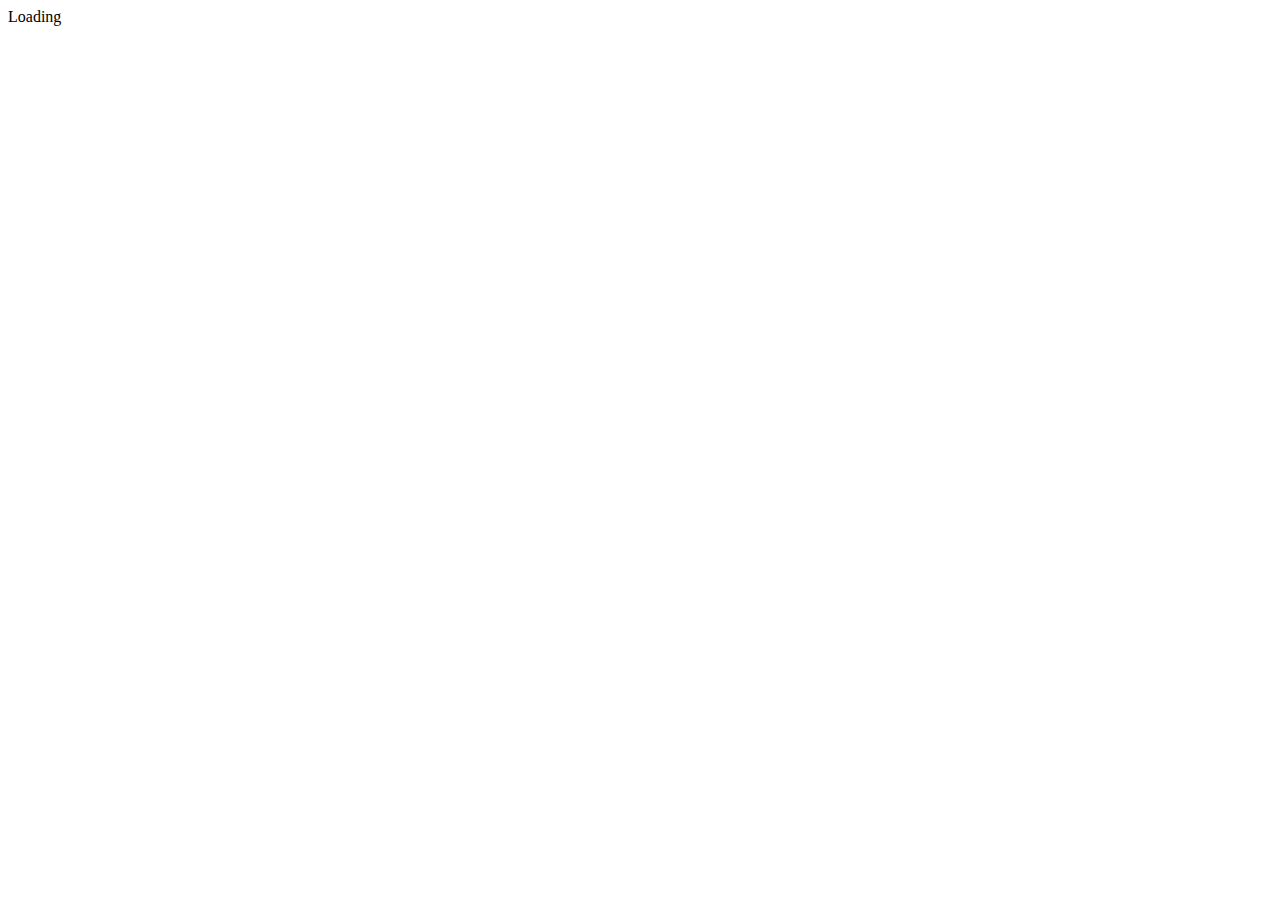
==== docs/index.html @ d743d49b "update gotop docs" ====
<!DOCTYPE html>
<html lang="en">
<head>
  <meta charset="UTF-8">
  <title>gotop</title>
  <meta http-equiv="X-UA-Compatible" content="IE=edge,chrome=1" />
  <meta name="description" content="Description">
  <meta name="viewport" content="width=device-width, user-scalable=no, initial-scale=1.0, maximum-scale=1.0, minimum-scale=1.0">
  <meta name="twitter:card" content="summary_large_image" />
  <meta name="twitter:site" content="@FelixLuginbuhl" />
  <meta name="twitter:creator" content="@FelixLuginbuhl" />
  <meta property="og:url" content="https://felixluginbuhl.com/gotop" />
  <meta property="og:title" content="Scroll Back to Top in Shiny" />
  <meta property="og:description" content="Adding a scroll back to top icon in Shiny and Rmarkdown." />
  <meta property="og:image" content="https://felixluginbuhl.com/_assets/img/gotop_app.png" />
  
  <!-- Theme: Defaults -->
  <link rel="stylesheet" href="https://cdn.jsdelivr.net/npm/docsify-themeable@0/dist/css/theme-defaults.css">
  <link rel="stylesheet" href="//unpkg.com/gitalk/dist/gitalk.css">
  <link rel="stylesheet" href="/_assets/css/theme.css">
  <link rel="stylesheet" href="/_assets/css/prism.css">
  <link rel="stylesheet" href="/_assets/css/font-awesome.min.css">
</head>
<body>
  <div id="app">Loading</div>
  <div id="app"></div>
  <script>
    window.$docsify = {
      executeScript: true,
      search: {
        placeholder: 'Search',
        depth: 3,
      },
      themeable: {
          readyTransition : true, // default
          responsiveTables: true  // default
      },
      ga: 'UA-158089797-1',
      subMaxLevel: 3,
      coverpage: true,
      loadNavbar: true,
      auto2top: true,
      loadSidebar: true,
      homepage: 'home.md',
      name: 'gotop',
      executeScript: true,
      repo: 'https://github.com/lgnbhl/gotop',
      copyCode: {
        buttonText : 'Copy',
        errorText  : 'Error',
        successText: 'Copied'
      },
      'flexible-alerts': {
        style: 'flat'
      },
      tabs: {
        persist    : true,      // default
        sync       : true,      // default
        theme      : 'material', // default
        tabComments: true,      // default
        tabHeadings: true       // default
      }
    }
  </script>
  <script src="//unpkg.com/docsify@4.10.2/lib/docsify.js"></script>
  <script src="//unpkg.com/docsify/lib/plugins/gitalk.min.js"></script>
  <!-- docsify-themeable (latest v0.x.x) -->
  <script src="https://cdn.jsdelivr.net/npm/docsify-themeable@0"></script>
  <script src="//unpkg.com/docsify-copy-code@2"></script>
  <script src="//unpkg.com/docsify/lib/plugins/ga.min.js"></script>
  <script src="//unpkg.com/prismjs/components/prism-r.min.js"></script>
  <script src="//unpkg.com/docsify/lib/plugins/external-script.min.js"></script>
  <script src="//unpkg.com/docsify-plugin-flexible-alerts"></script>
  <script src="//unpkg.com/docsify/lib/plugins/zoom-image.min.js"></script>
  <script src="//cdn.jsdelivr.net/npm/docsify-tabs@1"></script>
  <script src="//unpkg.com/docsify/lib/plugins/search.min.js"></script>
  <script src="//unpkg.com/docsify-pagination/dist/docsify-pagination.min.js"></script>
</body>
</html>
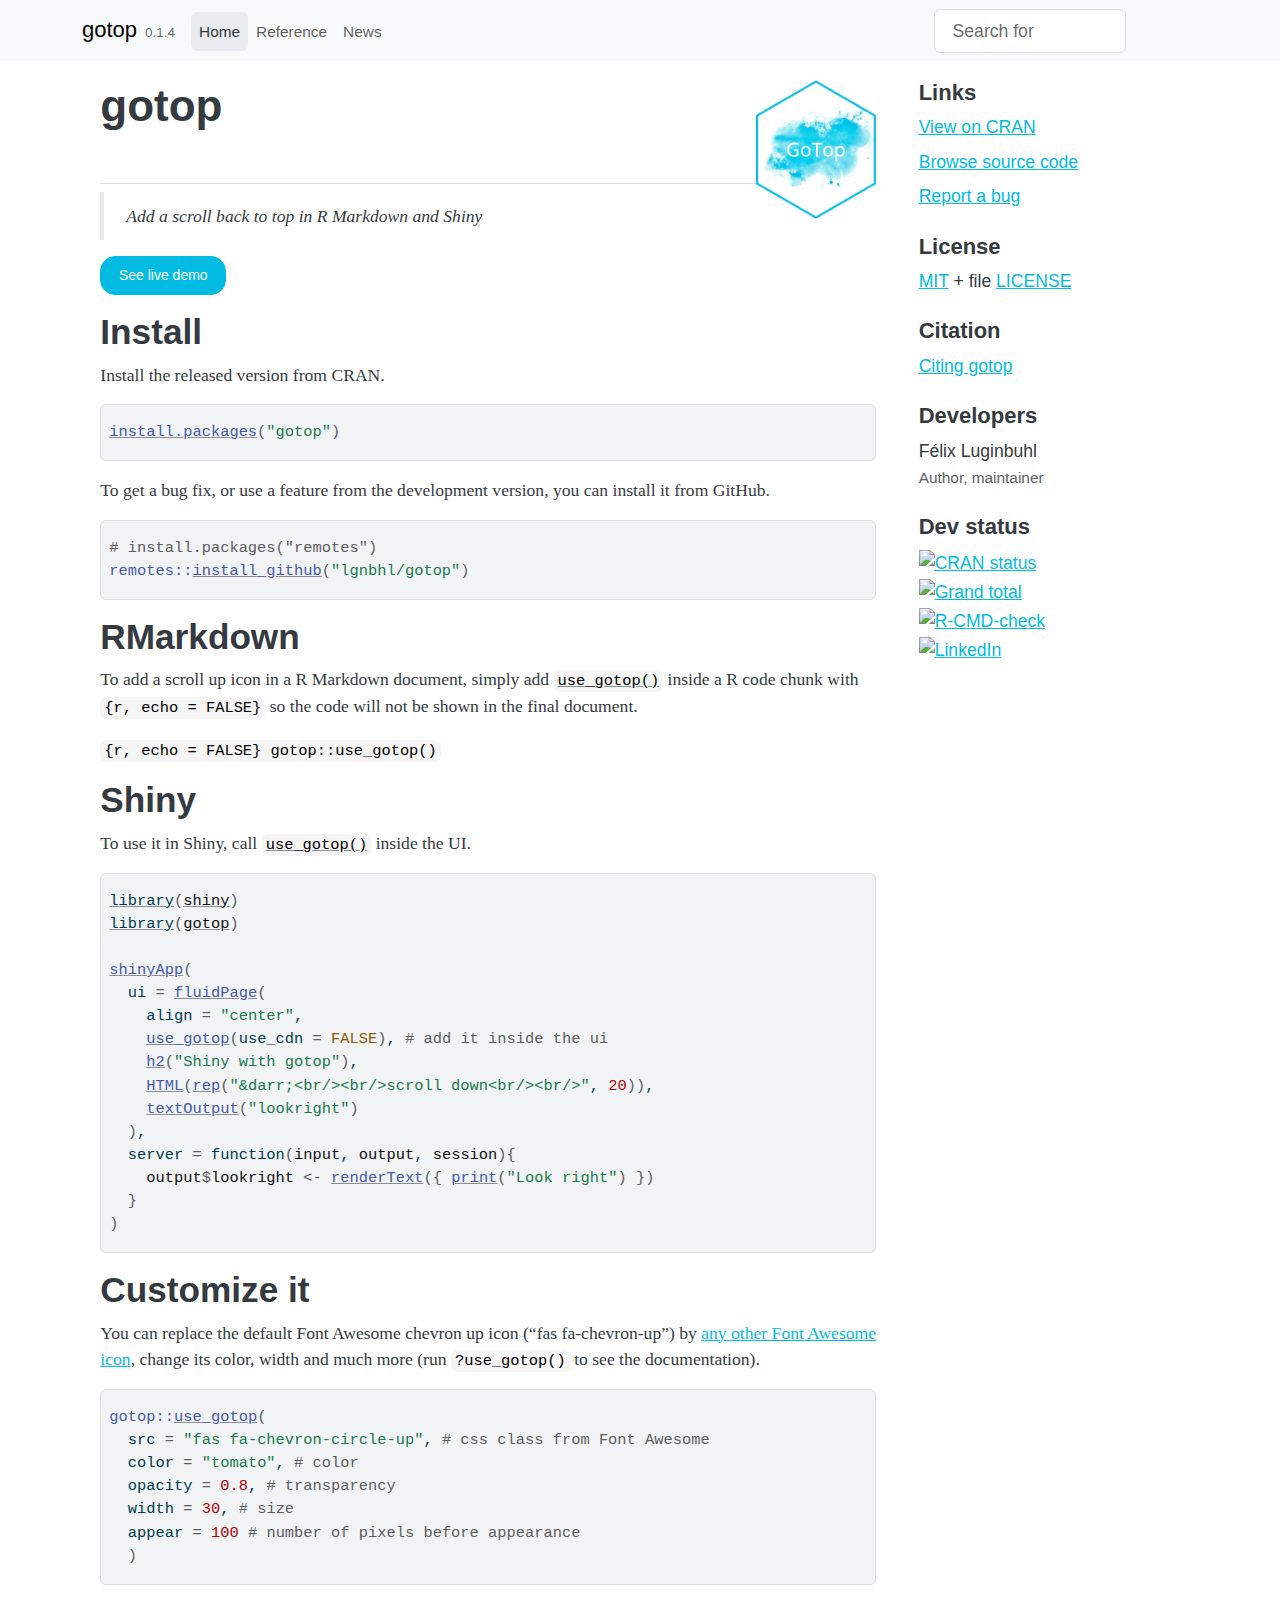
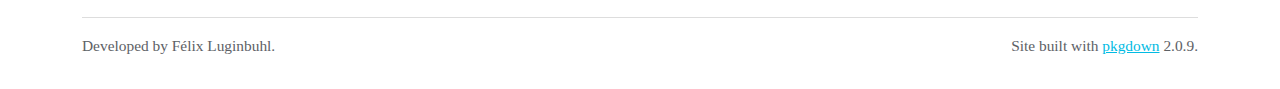
==== commit 39522a90: "update docs" ====
--- a/docs/index.html
+++ b/docs/index.html
@@ -1,79 +1,217 @@
 <!DOCTYPE html>
-<html lang="en">
+<!-- Generated by pkgdown: do not edit by hand --><html lang="en">
 <head>
-  <meta charset="UTF-8">
-  <title>gotop</title>
-  <meta http-equiv="X-UA-Compatible" content="IE=edge,chrome=1" />
-  <meta name="description" content="Description">
-  <meta name="viewport" content="width=device-width, user-scalable=no, initial-scale=1.0, maximum-scale=1.0, minimum-scale=1.0">
-  <meta name="twitter:card" content="summary_large_image" />
-  <meta name="twitter:site" content="@FelixLuginbuhl" />
-  <meta name="twitter:creator" content="@FelixLuginbuhl" />
-  <meta property="og:url" content="https://felixluginbuhl.com/gotop" />
-  <meta property="og:title" content="Scroll Back to Top in Shiny" />
-  <meta property="og:description" content="Adding a scroll back to top icon in Shiny and Rmarkdown." />
-  <meta property="og:image" content="https://felixluginbuhl.com/_assets/img/gotop_app.png" />
-  
-  <!-- Theme: Defaults -->
-  <link rel="stylesheet" href="https://cdn.jsdelivr.net/npm/docsify-themeable@0/dist/css/theme-defaults.css">
-  <link rel="stylesheet" href="//unpkg.com/gitalk/dist/gitalk.css">
-  <link rel="stylesheet" href="/_assets/css/theme.css">
-  <link rel="stylesheet" href="/_assets/css/prism.css">
-  <link rel="stylesheet" href="/_assets/css/font-awesome.min.css">
+<meta http-equiv="Content-Type" content="text/html; charset=UTF-8">
+<meta charset="utf-8">
+<meta http-equiv="X-UA-Compatible" content="IE=edge">
+<meta name="viewport" content="width=device-width, initial-scale=1, shrink-to-fit=no">
+<meta name="description" content="Add a scroll back to top Font Awesome icon &lt;https://fontawesome.com/&gt; in rmarkdown documents and shiny apps thanks to jQuery GoTop &lt;https://scottdorman.blog/jquery-gotop/&gt;.">
+<title>Scroll Back to Top Icon in Shiny and Rmarkdown • gotop</title>
+<!-- favicons --><link rel="icon" type="image/png" sizes="16x16" href="favicon-16x16.png">
+<link rel="icon" type="image/png" sizes="32x32" href="favicon-32x32.png">
+<link rel="apple-touch-icon" type="image/png" sizes="180x180" href="apple-touch-icon.png">
+<link rel="apple-touch-icon" type="image/png" sizes="120x120" href="apple-touch-icon-120x120.png">
+<link rel="apple-touch-icon" type="image/png" sizes="76x76" href="apple-touch-icon-76x76.png">
+<link rel="apple-touch-icon" type="image/png" sizes="60x60" href="apple-touch-icon-60x60.png">
+<script src="deps/jquery-3.6.0/jquery-3.6.0.min.js"></script><meta name="viewport" content="width=device-width, initial-scale=1, shrink-to-fit=no">
+<link href="deps/bootstrap-5.3.1/bootstrap.min.css" rel="stylesheet">
+<script src="deps/bootstrap-5.3.1/bootstrap.bundle.min.js"></script><!-- Font Awesome icons --><link rel="stylesheet" href="https://cdnjs.cloudflare.com/ajax/libs/font-awesome/5.12.1/css/all.min.css" integrity="sha256-mmgLkCYLUQbXn0B1SRqzHar6dCnv9oZFPEC1g1cwlkk=" crossorigin="anonymous">
+<link rel="stylesheet" href="https://cdnjs.cloudflare.com/ajax/libs/font-awesome/5.12.1/css/v4-shims.min.css" integrity="sha256-wZjR52fzng1pJHwx4aV2AO3yyTOXrcDW7jBpJtTwVxw=" crossorigin="anonymous">
+<!-- bootstrap-toc --><script src="https://cdn.jsdelivr.net/gh/afeld/bootstrap-toc@v1.0.1/dist/bootstrap-toc.min.js" integrity="sha256-4veVQbu7//Lk5TSmc7YV48MxtMy98e26cf5MrgZYnwo=" crossorigin="anonymous"></script><!-- headroom.js --><script src="https://cdnjs.cloudflare.com/ajax/libs/headroom/0.11.0/headroom.min.js" integrity="sha256-AsUX4SJE1+yuDu5+mAVzJbuYNPHj/WroHuZ8Ir/CkE0=" crossorigin="anonymous"></script><script src="https://cdnjs.cloudflare.com/ajax/libs/headroom/0.11.0/jQuery.headroom.min.js" integrity="sha256-ZX/yNShbjqsohH1k95liqY9Gd8uOiE1S4vZc+9KQ1K4=" crossorigin="anonymous"></script><!-- clipboard.js --><script src="https://cdnjs.cloudflare.com/ajax/libs/clipboard.js/2.0.11/clipboard.min.js" integrity="sha512-7O5pXpc0oCRrxk8RUfDYFgn0nO1t+jLuIOQdOMRp4APB7uZ4vSjspzp5y6YDtDs4VzUSTbWzBFZ/LKJhnyFOKw==" crossorigin="anonymous" referrerpolicy="no-referrer"></script><!-- search --><script src="https://cdnjs.cloudflare.com/ajax/libs/fuse.js/6.4.6/fuse.js" integrity="sha512-zv6Ywkjyktsohkbp9bb45V6tEMoWhzFzXis+LrMehmJZZSys19Yxf1dopHx7WzIKxr5tK2dVcYmaCk2uqdjF4A==" crossorigin="anonymous"></script><script src="https://cdnjs.cloudflare.com/ajax/libs/autocomplete.js/0.38.0/autocomplete.jquery.min.js" integrity="sha512-GU9ayf+66Xx2TmpxqJpliWbT5PiGYxpaG8rfnBEk1LL8l1KGkRShhngwdXK1UgqhAzWpZHSiYPc09/NwDQIGyg==" crossorigin="anonymous"></script><script src="https://cdnjs.cloudflare.com/ajax/libs/mark.js/8.11.1/mark.min.js" integrity="sha512-5CYOlHXGh6QpOFA/TeTylKLWfB3ftPsde7AnmhuitiTX4K5SqCLBeKro6sPS8ilsz1Q4NRx3v8Ko2IBiszzdww==" crossorigin="anonymous"></script><!-- pkgdown --><script src="pkgdown.js"></script><meta property="og:title" content="Scroll Back to Top Icon in Shiny and Rmarkdown">
+<meta property="og:description" content="Add a scroll back to top Font Awesome icon &lt;https://fontawesome.com/&gt; in rmarkdown documents and shiny apps thanks to jQuery GoTop &lt;https://scottdorman.blog/jquery-gotop/&gt;.">
+<meta property="og:image" content="https://felixluginbuhl.com/gotop/logo.png">
+<!-- mathjax --><script src="https://cdnjs.cloudflare.com/ajax/libs/mathjax/2.7.5/MathJax.js" integrity="sha256-nvJJv9wWKEm88qvoQl9ekL2J+k/RWIsaSScxxlsrv8k=" crossorigin="anonymous"></script><script src="https://cdnjs.cloudflare.com/ajax/libs/mathjax/2.7.5/config/TeX-AMS-MML_HTMLorMML.js" integrity="sha256-84DKXVJXs0/F8OTMzX4UR909+jtl4G7SPypPavF+GfA=" crossorigin="anonymous"></script><!--[if lt IE 9]>
+<script src="https://oss.maxcdn.com/html5shiv/3.7.3/html5shiv.min.js"></script>
+<script src="https://oss.maxcdn.com/respond/1.4.2/respond.min.js"></script>
+<![endif]-->
 </head>
 <body>
-  <div id="app">Loading</div>
-  <div id="app"></div>
-  <script>
-    window.$docsify = {
-      executeScript: true,
-      search: {
-        placeholder: 'Search',
-        depth: 3,
-      },
-      themeable: {
-          readyTransition : true, // default
-          responsiveTables: true  // default
-      },
-      ga: 'UA-158089797-1',
-      subMaxLevel: 3,
-      coverpage: true,
-      loadNavbar: true,
-      auto2top: true,
-      loadSidebar: true,
-      homepage: 'home.md',
-      name: 'gotop',
-      executeScript: true,
-      repo: 'https://github.com/lgnbhl/gotop',
-      copyCode: {
-        buttonText : 'Copy',
-        errorText  : 'Error',
-        successText: 'Copied'
-      },
-      'flexible-alerts': {
-        style: 'flat'
-      },
-      tabs: {
-        persist    : true,      // default
-        sync       : true,      // default
-        theme      : 'material', // default
-        tabComments: true,      // default
-        tabHeadings: true       // default
-      }
-    }
-  </script>
-  <script src="//unpkg.com/docsify@4.10.2/lib/docsify.js"></script>
-  <script src="//unpkg.com/docsify/lib/plugins/gitalk.min.js"></script>
-  <!-- docsify-themeable (latest v0.x.x) -->
-  <script src="https://cdn.jsdelivr.net/npm/docsify-themeable@0"></script>
-  <script src="//unpkg.com/docsify-copy-code@2"></script>
-  <script src="//unpkg.com/docsify/lib/plugins/ga.min.js"></script>
-  <script src="//unpkg.com/prismjs/components/prism-r.min.js"></script>
-  <script src="//unpkg.com/docsify/lib/plugins/external-script.min.js"></script>
-  <script src="//unpkg.com/docsify-plugin-flexible-alerts"></script>
-  <script src="//unpkg.com/docsify/lib/plugins/zoom-image.min.js"></script>
-  <script src="//cdn.jsdelivr.net/npm/docsify-tabs@1"></script>
-  <script src="//unpkg.com/docsify/lib/plugins/search.min.js"></script>
-  <script src="//unpkg.com/docsify-pagination/dist/docsify-pagination.min.js"></script>
-</body>
+    <a href="#main" class="visually-hidden-focusable">Skip to contents</a>
+    
+
+    <nav class="navbar fixed-top navbar-light navbar-expand-lg bg-light" data-bs-theme="light"><div class="container">
+    
+    <a class="navbar-brand me-2" href="index.html">gotop</a>
+
+    <small class="nav-text text-muted me-auto" data-bs-toggle="tooltip" data-bs-placement="bottom" title="">0.1.4</small>
+
+    
+    <button class="navbar-toggler" type="button" data-bs-toggle="collapse" data-bs-target="#navbar" aria-controls="navbar" aria-expanded="false" aria-label="Toggle navigation">
+      <span class="navbar-toggler-icon"></span>
+    </button>
+
+    <div id="navbar" class="collapse navbar-collapse ms-3">
+      <ul class="navbar-nav me-auto">
+<li class="active nav-item">
+  <a class="nav-link" href="index.html">Home</a>
+</li>
+<li class="nav-item">
+  <a class="nav-link" href="reference/index.html">Reference</a>
+</li>
+<li class="nav-item">
+  <a class="nav-link" href="news/index.html">News</a>
+</li>
+      </ul>
+<form class="form-inline my-2 my-lg-0" role="search">
+        <input type="search" class="form-control me-sm-2" aria-label="Toggle navigation" name="search-input" data-search-index="search.json" id="search-input" placeholder="Search for" autocomplete="off">
+</form>
+
+      <ul class="navbar-nav">
+<li class="nav-item">
+  <a class="external-link nav-link" href="https://www.linkedin.com/in/felixluginbuhl">
+    <span class="fa fa-linkedin"></span>
+     
+  </a>
+</li>
+<li class="nav-item">
+  <a class="external-link nav-link" href="https://twitter.com/FelixLuginbuhl">
+    <span class="fa fa-twitter"></span>
+     
+  </a>
+</li>
+<li class="nav-item">
+  <a class="external-link nav-link" href="https://github.com/lgnbhl/gotop">
+    <span class="fa fa-github"></span>
+     
+  </a>
+</li>
+<li class="nav-item">
+  <a class="external-link nav-link" href="http://felixluginbuhl.com">
+    <span class="fa fa-home"></span>
+     
+  </a>
+</li>
+      </ul>
+</div>
+
+    
+  </div>
+</nav><div class="container template-home">
+<div class="row">
+  <main id="main" class="col-md-9">
+<div class="section level1">
+<div class="page-header">
+<img src="logo.png" class="logo" alt=""><h1 id="gotop-">gotop <a class="anchor" aria-label="anchor" href="#gotop-"></a>
+</h1>
+</div>
+<blockquote>
+<p>Add a scroll back to top in R Markdown and Shiny</p>
+</blockquote>
+<p><a href="https://gotop.felixluginbuhl.com" class="external-link btn btn-primary" role="button">See live demo</a></p>
+<div class="section level2">
+<h2 id="install">Install<a class="anchor" aria-label="anchor" href="#install"></a>
+</h2>
+<p>Install the released version from CRAN.</p>
+<div class="sourceCode" id="cb1"><pre class="downlit sourceCode r">
+<code class="sourceCode R"><span><span class="fu"><a href="https://rdrr.io/r/utils/install.packages.html" class="external-link">install.packages</a></span><span class="op">(</span><span class="st">"gotop"</span><span class="op">)</span></span></code></pre></div>
+<p>To get a bug fix, or use a feature from the development version, you can install it from GitHub.</p>
+<div class="sourceCode" id="cb2"><pre class="downlit sourceCode r">
+<code class="sourceCode R"><span><span class="co"># install.packages("remotes")</span></span>
+<span><span class="fu">remotes</span><span class="fu">::</span><span class="fu"><a href="https://remotes.r-lib.org/reference/install_github.html" class="external-link">install_github</a></span><span class="op">(</span><span class="st">"lgnbhl/gotop"</span><span class="op">)</span></span></code></pre></div>
+</div>
+<div class="section level2">
+<h2 id="rmarkdown">RMarkdown<a class="anchor" aria-label="anchor" href="#rmarkdown"></a>
+</h2>
+<p>To add a scroll up icon in a R Markdown document, simply add <code><a href="reference/use_gotop.html">use_gotop()</a></code> inside a R code chunk with <code>{r, echo = FALSE}</code> so the code will not be shown in the final document.</p>
+<p><code>{r, echo = FALSE} gotop::use_gotop()</code></p>
+</div>
+<div class="section level2">
+<h2 id="shiny">Shiny<a class="anchor" aria-label="anchor" href="#shiny"></a>
+</h2>
+<p>To use it in Shiny, call <code><a href="reference/use_gotop.html">use_gotop()</a></code> inside the UI.</p>
+<div class="sourceCode" id="cb3"><pre class="downlit sourceCode r">
+<code class="sourceCode R"><span><span class="kw"><a href="https://rdrr.io/r/base/library.html" class="external-link">library</a></span><span class="op">(</span><span class="va"><a href="https://shiny.posit.co/" class="external-link">shiny</a></span><span class="op">)</span></span>
+<span><span class="kw"><a href="https://rdrr.io/r/base/library.html" class="external-link">library</a></span><span class="op">(</span><span class="va"><a href="https://felixluginbuhl.com/gotop">gotop</a></span><span class="op">)</span></span>
+<span></span>
+<span><span class="fu"><a href="https://rdrr.io/pkg/shiny/man/shinyApp.html" class="external-link">shinyApp</a></span><span class="op">(</span></span>
+<span>  ui <span class="op">=</span> <span class="fu"><a href="https://rdrr.io/pkg/shiny/man/fluidPage.html" class="external-link">fluidPage</a></span><span class="op">(</span></span>
+<span>    align <span class="op">=</span> <span class="st">"center"</span>,</span>
+<span>    <span class="fu"><a href="reference/use_gotop.html">use_gotop</a></span><span class="op">(</span>use_cdn <span class="op">=</span> <span class="cn">FALSE</span><span class="op">)</span>, <span class="co"># add it inside the ui</span></span>
+<span>    <span class="fu"><a href="https://rstudio.github.io/htmltools/reference/builder.html" class="external-link">h2</a></span><span class="op">(</span><span class="st">"Shiny with gotop"</span><span class="op">)</span>, </span>
+<span>    <span class="fu"><a href="https://rstudio.github.io/htmltools/reference/HTML.html" class="external-link">HTML</a></span><span class="op">(</span><span class="fu"><a href="https://rdrr.io/r/base/rep.html" class="external-link">rep</a></span><span class="op">(</span><span class="st">"&amp;darr;&lt;br/&gt;&lt;br/&gt;scroll down&lt;br/&gt;&lt;br/&gt;"</span>, <span class="fl">20</span><span class="op">)</span><span class="op">)</span>,</span>
+<span>    <span class="fu"><a href="https://rdrr.io/pkg/shiny/man/textOutput.html" class="external-link">textOutput</a></span><span class="op">(</span><span class="st">"lookright"</span><span class="op">)</span></span>
+<span>  <span class="op">)</span>,</span>
+<span>  server <span class="op">=</span> <span class="kw">function</span><span class="op">(</span><span class="va">input</span>, <span class="va">output</span>, <span class="va">session</span><span class="op">)</span><span class="op">{</span></span>
+<span>    <span class="va">output</span><span class="op">$</span><span class="va">lookright</span> <span class="op">&lt;-</span> <span class="fu"><a href="https://rdrr.io/pkg/shiny/man/renderPrint.html" class="external-link">renderText</a></span><span class="op">(</span><span class="op">{</span> <span class="fu"><a href="https://rdrr.io/r/base/print.html" class="external-link">print</a></span><span class="op">(</span><span class="st">"Look right"</span><span class="op">)</span> <span class="op">}</span><span class="op">)</span></span>
+<span>  <span class="op">}</span></span>
+<span><span class="op">)</span></span></code></pre></div>
+</div>
+<div class="section level2">
+<h2 id="customize-it">Customize it<a class="anchor" aria-label="anchor" href="#customize-it"></a>
+</h2>
+<p>You can replace the default Font Awesome chevron up icon (“fas fa-chevron-up”) by <a href="https://fontawesome.com/icons?d=gallery" class="external-link">any other Font Awesome icon</a>, change its color, width and much more (run <code>?use_gotop()</code> to see the documentation).</p>
+<div class="sourceCode" id="cb4"><pre class="downlit sourceCode r">
+<code class="sourceCode R"><span><span class="fu">gotop</span><span class="fu">::</span><span class="fu"><a href="reference/use_gotop.html">use_gotop</a></span><span class="op">(</span></span>
+<span>  src <span class="op">=</span> <span class="st">"fas fa-chevron-circle-up"</span>, <span class="co"># css class from Font Awesome</span></span>
+<span>  color <span class="op">=</span> <span class="st">"tomato"</span>, <span class="co"># color</span></span>
+<span>  opacity <span class="op">=</span> <span class="fl">0.8</span>, <span class="co"># transparency</span></span>
+<span>  width <span class="op">=</span> <span class="fl">30</span>, <span class="co"># size</span></span>
+<span>  appear <span class="op">=</span> <span class="fl">100</span> <span class="co"># number of pixels before appearance</span></span>
+<span>  <span class="op">)</span></span></code></pre></div>
+</div>
+</div>
+
+  </main><aside class="col-md-3"><div class="links">
+<h2 data-toc-skip>Links</h2>
+<ul class="list-unstyled">
+<li><a href="https://cloud.r-project.org/package=gotop" class="external-link">View on CRAN</a></li>
+<li><a href="https://github.com/lgnbhl/gotop/" class="external-link">Browse source code</a></li>
+<li><a href="https://github.com/lgnbhl/gotop/issues" class="external-link">Report a bug</a></li>
+</ul>
+</div>
+
+<div class="license">
+<h2 data-toc-skip>License</h2>
+<ul class="list-unstyled">
+<li>
+<a href="https://opensource.org/licenses/mit-license.php" class="external-link">MIT</a> + file <a href="LICENSE-text.html">LICENSE</a>
+</li>
+</ul>
+</div>
+
+
+<div class="citation">
+<h2 data-toc-skip>Citation</h2>
+<ul class="list-unstyled">
+<li><a href="authors.html#citation">Citing gotop</a></li>
+</ul>
+</div>
+
+<div class="developers">
+<h2 data-toc-skip>Developers</h2>
+<ul class="list-unstyled">
+<li>Félix Luginbuhl <br><small class="roles"> Author, maintainer </small>  </li>
+</ul>
+</div>
+
+<div class="dev-status">
+<h2 data-toc-skip>Dev status</h2>
+<ul class="list-unstyled">
+<li><a href="https://CRAN.R-project.org/package=gotop" class="external-link"><img src="https://www.r-pkg.org/badges/version/gotop" alt="CRAN status"></a></li>
+<li><a href="https://cran.r-project.org/package=gotop" class="external-link"><img src="https://cranlogs.r-pkg.org/badges/grand-total/gotop" alt="Grand total"></a></li>
+<li><a href="https://github.com/lgnbhl/gotop/actions/workflows/R-CMD-check.yaml" class="external-link"><img src="https://github.com/lgnbhl/gotop/actions/workflows/R-CMD-check.yaml/badge.svg" alt="R-CMD-check"></a></li>
+<li><a href="https://www.linkedin.com/in/FelixLuginbuhl" class="external-link"><img src="https://img.shields.io/badge/LinkedIn-Follow-E4405F?style=social&amp;logo=linkedin" alt="LinkedIn"></a></li>
+</ul>
+</div>
+
+  </aside>
+</div>
+
+
+    <footer><div class="pkgdown-footer-left">
+  <p>Developed by Félix Luginbuhl.</p>
+</div>
+
+<div class="pkgdown-footer-right">
+  <p>Site built with <a href="https://pkgdown.r-lib.org/" class="external-link">pkgdown</a> 2.0.9.</p>
+</div>
+
+    </footer>
+</div>
+
+  
+
+  
+
+  </body>
 </html>
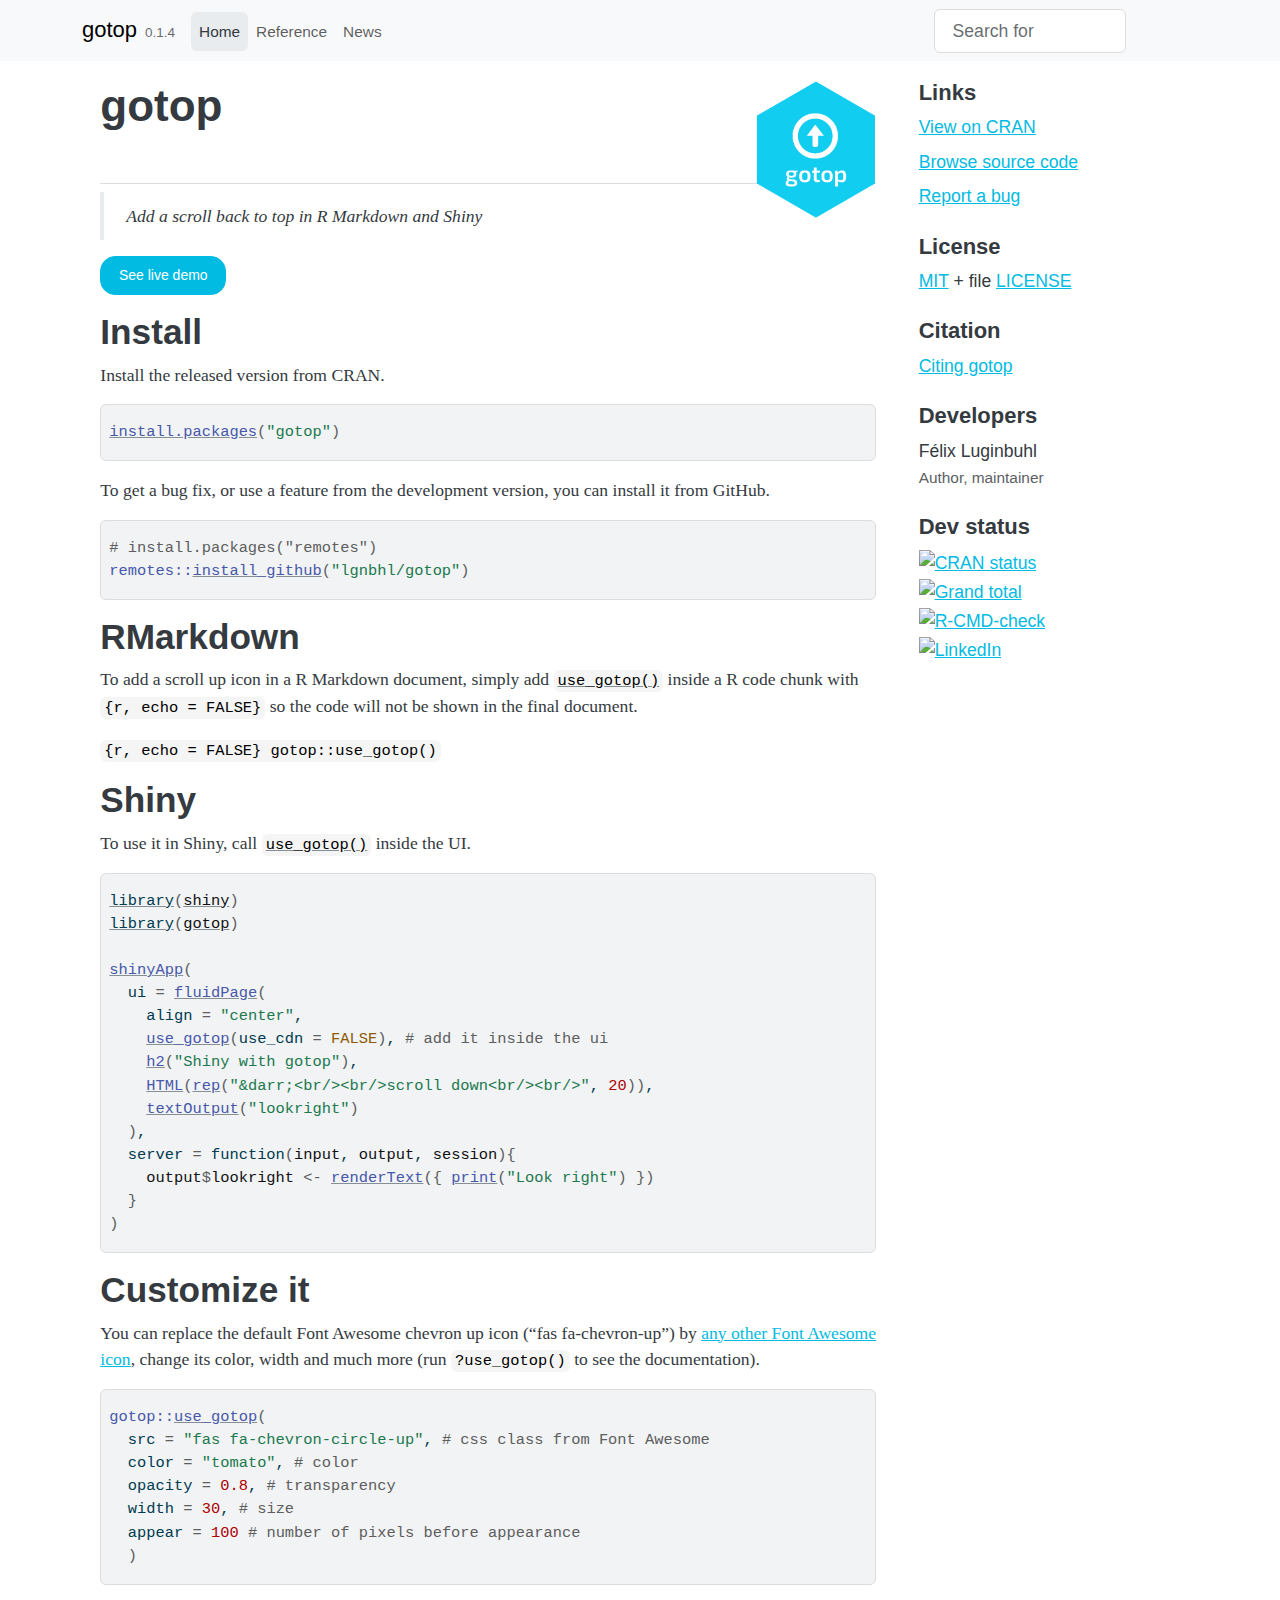
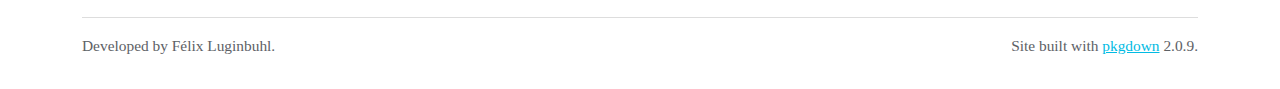
==== commit 0240463d: "update website" ====
--- a/docs/index.html
+++ b/docs/index.html
@@ -6,7 +6,7 @@
 <meta http-equiv="X-UA-Compatible" content="IE=edge">
 <meta name="viewport" content="width=device-width, initial-scale=1, shrink-to-fit=no">
 <meta name="description" content="Add a scroll back to top Font Awesome icon &lt;https://fontawesome.com/&gt; in rmarkdown documents and shiny apps thanks to jQuery GoTop &lt;https://scottdorman.blog/jquery-gotop/&gt;.">
-<title>Scroll Back to Top Icon in Shiny and Rmarkdown • gotop</title>
+<title>Scroll Back to Top Icon in Shiny and R Markdown • gotop</title>
 <!-- favicons --><link rel="icon" type="image/png" sizes="16x16" href="favicon-16x16.png">
 <link rel="icon" type="image/png" sizes="32x32" href="favicon-32x32.png">
 <link rel="apple-touch-icon" type="image/png" sizes="180x180" href="apple-touch-icon.png">
@@ -17,7 +17,7 @@
 <link href="deps/bootstrap-5.3.1/bootstrap.min.css" rel="stylesheet">
 <script src="deps/bootstrap-5.3.1/bootstrap.bundle.min.js"></script><!-- Font Awesome icons --><link rel="stylesheet" href="https://cdnjs.cloudflare.com/ajax/libs/font-awesome/5.12.1/css/all.min.css" integrity="sha256-mmgLkCYLUQbXn0B1SRqzHar6dCnv9oZFPEC1g1cwlkk=" crossorigin="anonymous">
 <link rel="stylesheet" href="https://cdnjs.cloudflare.com/ajax/libs/font-awesome/5.12.1/css/v4-shims.min.css" integrity="sha256-wZjR52fzng1pJHwx4aV2AO3yyTOXrcDW7jBpJtTwVxw=" crossorigin="anonymous">
-<!-- bootstrap-toc --><script src="https://cdn.jsdelivr.net/gh/afeld/bootstrap-toc@v1.0.1/dist/bootstrap-toc.min.js" integrity="sha256-4veVQbu7//Lk5TSmc7YV48MxtMy98e26cf5MrgZYnwo=" crossorigin="anonymous"></script><!-- headroom.js --><script src="https://cdnjs.cloudflare.com/ajax/libs/headroom/0.11.0/headroom.min.js" integrity="sha256-AsUX4SJE1+yuDu5+mAVzJbuYNPHj/WroHuZ8Ir/CkE0=" crossorigin="anonymous"></script><script src="https://cdnjs.cloudflare.com/ajax/libs/headroom/0.11.0/jQuery.headroom.min.js" integrity="sha256-ZX/yNShbjqsohH1k95liqY9Gd8uOiE1S4vZc+9KQ1K4=" crossorigin="anonymous"></script><!-- clipboard.js --><script src="https://cdnjs.cloudflare.com/ajax/libs/clipboard.js/2.0.11/clipboard.min.js" integrity="sha512-7O5pXpc0oCRrxk8RUfDYFgn0nO1t+jLuIOQdOMRp4APB7uZ4vSjspzp5y6YDtDs4VzUSTbWzBFZ/LKJhnyFOKw==" crossorigin="anonymous" referrerpolicy="no-referrer"></script><!-- search --><script src="https://cdnjs.cloudflare.com/ajax/libs/fuse.js/6.4.6/fuse.js" integrity="sha512-zv6Ywkjyktsohkbp9bb45V6tEMoWhzFzXis+LrMehmJZZSys19Yxf1dopHx7WzIKxr5tK2dVcYmaCk2uqdjF4A==" crossorigin="anonymous"></script><script src="https://cdnjs.cloudflare.com/ajax/libs/autocomplete.js/0.38.0/autocomplete.jquery.min.js" integrity="sha512-GU9ayf+66Xx2TmpxqJpliWbT5PiGYxpaG8rfnBEk1LL8l1KGkRShhngwdXK1UgqhAzWpZHSiYPc09/NwDQIGyg==" crossorigin="anonymous"></script><script src="https://cdnjs.cloudflare.com/ajax/libs/mark.js/8.11.1/mark.min.js" integrity="sha512-5CYOlHXGh6QpOFA/TeTylKLWfB3ftPsde7AnmhuitiTX4K5SqCLBeKro6sPS8ilsz1Q4NRx3v8Ko2IBiszzdww==" crossorigin="anonymous"></script><!-- pkgdown --><script src="pkgdown.js"></script><meta property="og:title" content="Scroll Back to Top Icon in Shiny and Rmarkdown">
+<!-- bootstrap-toc --><script src="https://cdn.jsdelivr.net/gh/afeld/bootstrap-toc@v1.0.1/dist/bootstrap-toc.min.js" integrity="sha256-4veVQbu7//Lk5TSmc7YV48MxtMy98e26cf5MrgZYnwo=" crossorigin="anonymous"></script><!-- headroom.js --><script src="https://cdnjs.cloudflare.com/ajax/libs/headroom/0.11.0/headroom.min.js" integrity="sha256-AsUX4SJE1+yuDu5+mAVzJbuYNPHj/WroHuZ8Ir/CkE0=" crossorigin="anonymous"></script><script src="https://cdnjs.cloudflare.com/ajax/libs/headroom/0.11.0/jQuery.headroom.min.js" integrity="sha256-ZX/yNShbjqsohH1k95liqY9Gd8uOiE1S4vZc+9KQ1K4=" crossorigin="anonymous"></script><!-- clipboard.js --><script src="https://cdnjs.cloudflare.com/ajax/libs/clipboard.js/2.0.11/clipboard.min.js" integrity="sha512-7O5pXpc0oCRrxk8RUfDYFgn0nO1t+jLuIOQdOMRp4APB7uZ4vSjspzp5y6YDtDs4VzUSTbWzBFZ/LKJhnyFOKw==" crossorigin="anonymous" referrerpolicy="no-referrer"></script><!-- search --><script src="https://cdnjs.cloudflare.com/ajax/libs/fuse.js/6.4.6/fuse.js" integrity="sha512-zv6Ywkjyktsohkbp9bb45V6tEMoWhzFzXis+LrMehmJZZSys19Yxf1dopHx7WzIKxr5tK2dVcYmaCk2uqdjF4A==" crossorigin="anonymous"></script><script src="https://cdnjs.cloudflare.com/ajax/libs/autocomplete.js/0.38.0/autocomplete.jquery.min.js" integrity="sha512-GU9ayf+66Xx2TmpxqJpliWbT5PiGYxpaG8rfnBEk1LL8l1KGkRShhngwdXK1UgqhAzWpZHSiYPc09/NwDQIGyg==" crossorigin="anonymous"></script><script src="https://cdnjs.cloudflare.com/ajax/libs/mark.js/8.11.1/mark.min.js" integrity="sha512-5CYOlHXGh6QpOFA/TeTylKLWfB3ftPsde7AnmhuitiTX4K5SqCLBeKro6sPS8ilsz1Q4NRx3v8Ko2IBiszzdww==" crossorigin="anonymous"></script><!-- pkgdown --><script src="pkgdown.js"></script><meta property="og:title" content="Scroll Back to Top Icon in Shiny and R Markdown">
 <meta property="og:description" content="Add a scroll back to top Font Awesome icon &lt;https://fontawesome.com/&gt; in rmarkdown documents and shiny apps thanks to jQuery GoTop &lt;https://scottdorman.blog/jquery-gotop/&gt;.">
 <meta property="og:image" content="https://felixluginbuhl.com/gotop/logo.png">
 <!-- mathjax --><script src="https://cdnjs.cloudflare.com/ajax/libs/mathjax/2.7.5/MathJax.js" integrity="sha256-nvJJv9wWKEm88qvoQl9ekL2J+k/RWIsaSScxxlsrv8k=" crossorigin="anonymous"></script><script src="https://cdnjs.cloudflare.com/ajax/libs/mathjax/2.7.5/config/TeX-AMS-MML_HTMLorMML.js" integrity="sha256-84DKXVJXs0/F8OTMzX4UR909+jtl4G7SPypPavF+GfA=" crossorigin="anonymous"></script><!--[if lt IE 9]>
@@ -121,7 +121,7 @@
 <p>To use it in Shiny, call <code><a href="reference/use_gotop.html">use_gotop()</a></code> inside the UI.</p>
 <div class="sourceCode" id="cb3"><pre class="downlit sourceCode r">
 <code class="sourceCode R"><span><span class="kw"><a href="https://rdrr.io/r/base/library.html" class="external-link">library</a></span><span class="op">(</span><span class="va"><a href="https://shiny.posit.co/" class="external-link">shiny</a></span><span class="op">)</span></span>
-<span><span class="kw"><a href="https://rdrr.io/r/base/library.html" class="external-link">library</a></span><span class="op">(</span><span class="va"><a href="https://felixluginbuhl.com/gotop">gotop</a></span><span class="op">)</span></span>
+<span><span class="kw"><a href="https://rdrr.io/r/base/library.html" class="external-link">library</a></span><span class="op">(</span><span class="va"><a href="https://felixluginbuhl.com/gotop/">gotop</a></span><span class="op">)</span></span>
 <span></span>
 <span><span class="fu"><a href="https://rdrr.io/pkg/shiny/man/shinyApp.html" class="external-link">shinyApp</a></span><span class="op">(</span></span>
 <span>  ui <span class="op">=</span> <span class="fu"><a href="https://rdrr.io/pkg/shiny/man/fluidPage.html" class="external-link">fluidPage</a></span><span class="op">(</span></span>
@@ -156,7 +156,7 @@
 <ul class="list-unstyled">
 <li><a href="https://cloud.r-project.org/package=gotop" class="external-link">View on CRAN</a></li>
 <li><a href="https://github.com/lgnbhl/gotop/" class="external-link">Browse source code</a></li>
-<li><a href="https://github.com/lgnbhl/gotop/issues" class="external-link">Report a bug</a></li>
+<li><a href="https://github.com/lgnbhl/gotop/issues/" class="external-link">Report a bug</a></li>
 </ul>
 </div>
 
